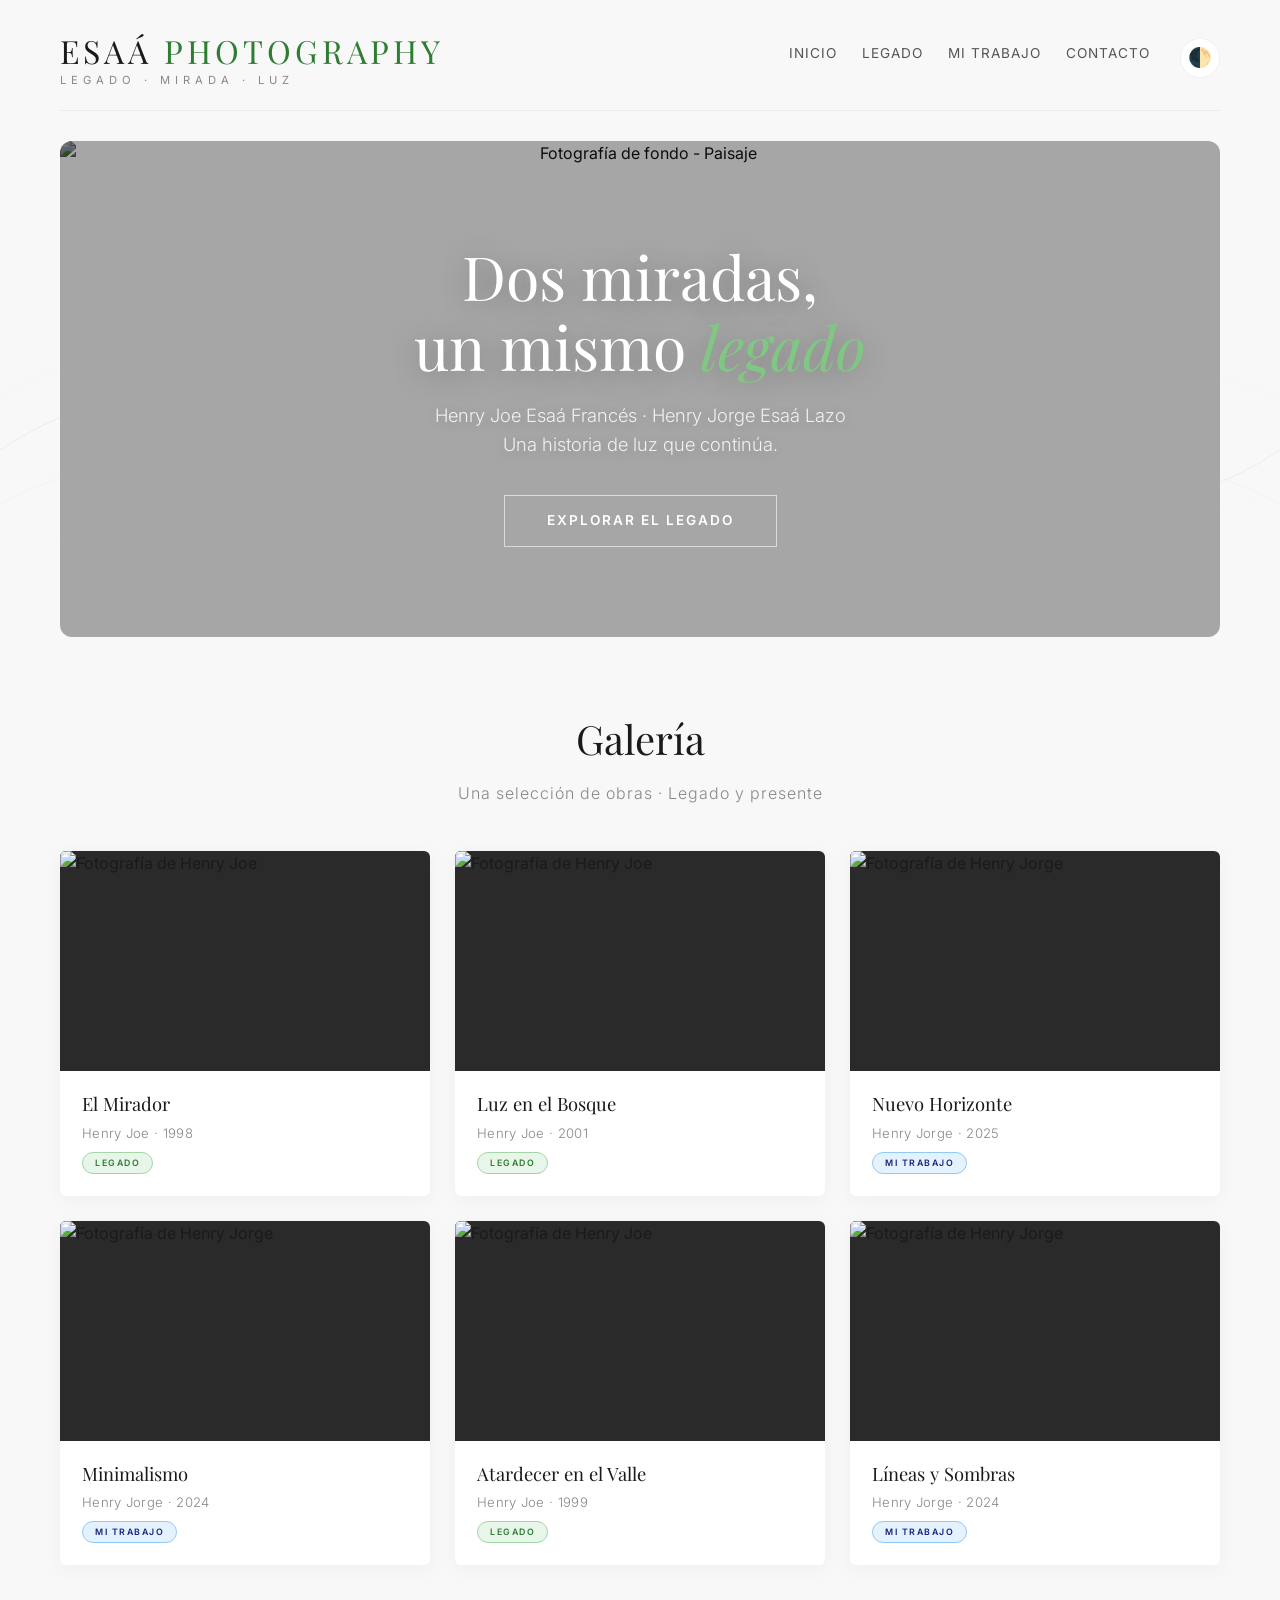
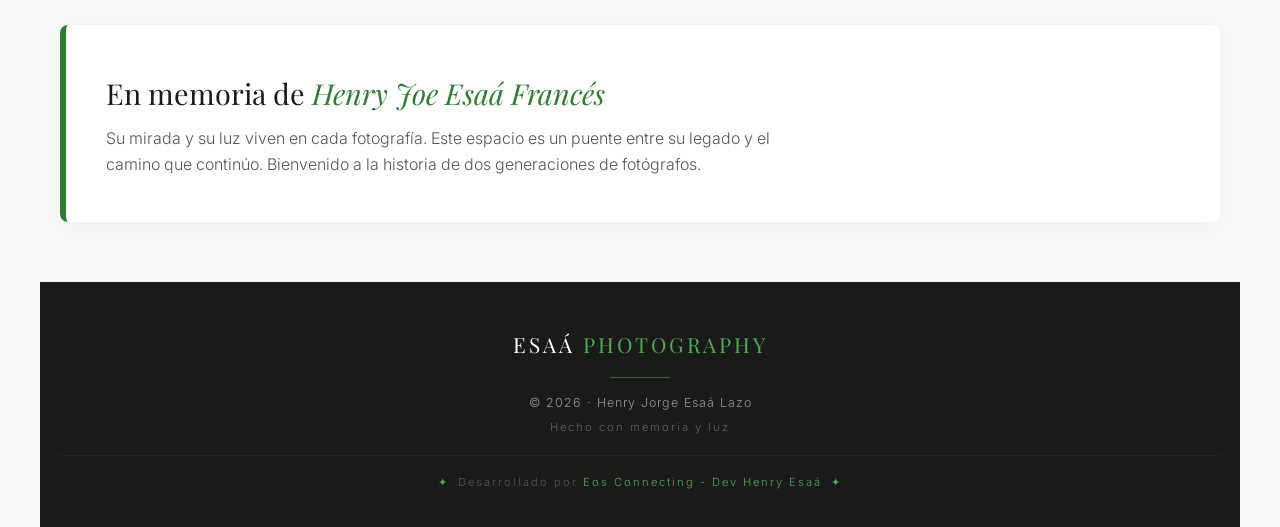
==== demos/esaa-photography/index.html @ 4b6d2045 "update: ESAÁ PHOTOGRAPHY demo" ====
<!DOCTYPE html>
<html lang="es" data-theme="light">
<head>
    <meta charset="UTF-8" />
    <meta name="viewport" content="width=device-width, initial-scale=1.0" />
    <title>ESAÁ PHOTOGRAPHY</title>
    <!-- Fuentes -->
    <link rel="preconnect" href="https://fonts.googleapis.com" />
    <link rel="preconnect" href="https://fonts.gstatic.com" crossorigin />
    <link href="https://fonts.googleapis.com/css2?family=Playfair+Display:ital,wght@0,400;0,700;1,400&family=Inter:wght@300;400;600&display=swap" rel="stylesheet" />
    <style>
        /* ============================================================
                   VARIABLES CSS (Modo claro/oscuro)
                   ============================================================ */
        :root {
            --bg-primary: #f8f8f8;
            --bg-secondary: #ffffff;
            --bg-card: #ffffff;
            --text-primary: #1a1a1a;
            --text-secondary: #555;
            --text-muted: #888;
            --border-color: rgba(0, 0, 0, 0.05);
            --shadow-color: rgba(0, 0, 0, 0.04);
            --shadow-hover: rgba(46, 125, 50, 0.12);
            --badge-bg: #f0f0f0;
            --badge-border: #e0e0e0;
            --btn-border: #1a1a1a;
            --btn-text: #1a1a1a;
            --hero-overlay: rgba(0, 0, 0, 0.35);
            --footer-bg: #1a1a1a;
            --footer-text: #999;
            --tribute-bg: #ffffff;
            --tribute-border: #2E7D32;
            --wave-color: rgba(0, 0, 0, 0.03);
        }

        [data-theme="dark"] {
            --bg-primary: #0d0d0d;
            --bg-secondary: #1a1a1a;
            --bg-card: #1f1f1f;
            --text-primary: #f0f0f0;
            --text-secondary: #b0b0b0;
            --text-muted: #777;
            --border-color: rgba(255, 255, 255, 0.05);
            --shadow-color: rgba(0, 0, 0, 0.3);
            --shadow-hover: rgba(46, 125, 50, 0.2);
            --badge-bg: #2a2a2a;
            --badge-border: #444;
            --btn-border: #f0f0f0;
            --btn-text: #f0f0f0;
            --hero-overlay: rgba(0, 0, 0, 0.55);
            --footer-bg: #0a0a0a;
            --footer-text: #666;
            --tribute-bg: #181818;
            --tribute-border: #4CAF50;
            --wave-color: rgba(255, 255, 255, 0.02);
        }

        /* ============================================================
                   RESET Y BASE
                   ============================================================ */
        * {
            margin: 0;
            padding: 0;
            box-sizing: border-box;
        }

        html {
            scroll-behavior: smooth;
        }

        body {
            font-family: 'Inter', sans-serif;
            background-color: var(--bg-primary);
            color: var(--text-primary);
            line-height: 1.6;
            transition: background-color 0.5s ease, color 0.5s ease;
            /* FONDO CON ONDAS FLUIDAS (simula humo/agua) */
            background-image: url("data:image/svg+xml,%3Csvg xmlns='http://www.w3.org/2000/svg' viewBox='0 0 1200 600' opacity='0.4'%3E%3Cpath d='M0 300 Q150 200 300 300 T600 300 T900 300 T1200 300' stroke='%23000000' stroke-width='0.8' fill='none' opacity='0.15'/%3E%3Cpath d='M0 350 Q200 250 400 350 T800 350 T1200 350' stroke='%23000000' stroke-width='0.6' fill='none' opacity='0.10'/%3E%3Cpath d='M0 250 Q180 150 360 250 T720 250 T1200 250' stroke='%23000000' stroke-width='0.5' fill='none' opacity='0.08'/%3E%3Cpath d='M0 400 Q250 300 500 400 T1000 400 T1200 400' stroke='%23000000' stroke-width='0.4' fill='none' opacity='0.06'/%3E%3C/svg%3E");
            background-repeat: repeat;
            background-size: 100% 100%;
            background-attachment: fixed;
        }

        [data-theme="dark"] body {
            background-image: url("data:image/svg+xml,%3Csvg xmlns='http://www.w3.org/2000/svg' viewBox='0 0 1200 600' opacity='0.4'%3E%3Cpath d='M0 300 Q150 200 300 300 T600 300 T900 300 T1200 300' stroke='%23ffffff' stroke-width='0.8' fill='none' opacity='0.08'/%3E%3Cpath d='M0 350 Q200 250 400 350 T800 350 T1200 350' stroke='%23ffffff' stroke-width='0.6' fill='none' opacity='0.06'/%3E%3Cpath d='M0 250 Q180 150 360 250 T720 250 T1200 250' stroke='%23ffffff' stroke-width='0.5' fill='none' opacity='0.04'/%3E%3Cpath d='M0 400 Q250 300 500 400 T1000 400 T1200 400' stroke='%23ffffff' stroke-width='0.4' fill='none' opacity='0.03'/%3E%3C/svg%3E");
        }

        /* ============================================================
                   CONTENEDOR
                   ============================================================ */
        .container {
            max-width: 1200px;
            margin: 0 auto;
            padding: 0 20px;
            position: relative;
            z-index: 1;
        }

        /* ============================================================
                   HEADER / NAVEGACIÓN
                   ============================================================ */
        header {
            padding: 25px 0 20px;
            border-bottom: 1px solid var(--border-color);
            display: flex;
            justify-content: space-between;
            align-items: center;
            flex-wrap: wrap;
            transition: border-color 0.5s ease;
        }

        .logo h1 {
            font-family: 'Playfair Display', serif;
            font-weight: 400;
            font-size: 2rem;
            letter-spacing: 4px;
            color: var(--text-primary);
            transition: color 0.5s ease;
        }
        .logo h1 span {
            color: #2E7D32;
        }
        .logo p {
            font-size: 0.7rem;
            letter-spacing: 5px;
            text-transform: uppercase;
            color: var(--text-muted);
            margin-top: -4px;
            transition: color 0.5s ease;
        }

        .nav-right {
            display: flex;
            align-items: center;
            gap: 30px;
        }

        nav {
            display: flex;
            gap: 25px;
        }
        nav a {
            text-decoration: none;
            color: var(--text-secondary);
            font-weight: 400;
            font-size: 0.85rem;
            letter-spacing: 1px;
            text-transform: uppercase;
            transition: color 0.3s ease, border-bottom 0.3s ease;
            padding-bottom: 5px;
            border-bottom: 2px solid transparent;
        }
        nav a:hover {
            color: #2E7D32;
            border-bottom-color: #2E7D32;
        }

        /* ===== BOTÓN MODO OSCURO (Toggle) ===== */
        .dark-toggle {
            background: none;
            border: 1.5px solid var(--border-color);
            border-radius: 50%;
            width: 40px;
            height: 40px;
            cursor: pointer;
            font-size: 1.2rem;
            display: flex;
            align-items: center;
            justify-content: center;
            transition: all 0.4s ease;
            color: var(--text-secondary);
            background: var(--bg-secondary);
        }
        .dark-toggle:hover {
            border-color: #2E7D32;
            color: #2E7D32;
            box-shadow: 0 0 20px rgba(46, 125, 50, 0.15);
        }

        /* ============================================================
                   HERO CON FOTO DE FONDO
                   ============================================================ */
        .hero {
            padding: 100px 0 90px;
            text-align: center;
            position: relative;
            border-radius: 12px;
            margin: 30px 0 20px;
            overflow: hidden;
            min-height: 480px;
            display: flex;
            align-items: center;
            justify-content: center;
            background: var(--bg-secondary);
            transition: background 0.5s ease;
        }

        /* Imagen de fondo del hero */
        .hero-bg {
            position: absolute;
            top: 0;
            left: 0;
            width: 100%;
            height: 100%;
            object-fit: cover;
            z-index: 0;
            filter: brightness(0.7) saturate(0.9);
            transition: filter 0.5s ease;
        }

        [data-theme="dark"] .hero-bg {
            filter: brightness(0.5) saturate(0.7);
        }

        .hero-overlay {
            position: absolute;
            top: 0;
            left: 0;
            width: 100%;
            height: 100%;
            background: var(--hero-overlay);
            z-index: 1;
            transition: background 0.5s ease;
        }

        .hero-content {
            position: relative;
            z-index: 2;
            padding: 0 20px;
        }

        .hero h2 {
            font-family: 'Playfair Display', serif;
            font-weight: 400;
            font-size: 3.8rem;
            color: #ffffff;
            line-height: 1.15;
            text-shadow: 0 4px 30px rgba(0, 0, 0, 0.3);
        }
        .hero h2 em {
            font-style: italic;
            color: #81C784;
        }

        .hero p {
            font-size: 1.15rem;
            color: rgba(255, 255, 255, 0.85);
            max-width: 650px;
            margin: 20px auto 35px;
            font-weight: 300;
            text-shadow: 0 2px 15px rgba(0, 0, 0, 0.2);
        }

        /* Botón hero (sobre fondo oscuro) */
        .btn-hero {
            display: inline-block;
            padding: 14px 42px;
            background: transparent;
            color: #ffffff;
            border: 1.5px solid rgba(255, 255, 255, 0.6);
            font-family: 'Inter', sans-serif;
            font-weight: 600;
            font-size: 0.85rem;
            letter-spacing: 2px;
            text-transform: uppercase;
            text-decoration: none;
            transition: all 0.4s ease;
            cursor: pointer;
        }
        .btn-hero:hover {
            background: #2E7D32;
            color: #ffffff;
            border-color: #2E7D32;
            box-shadow: 0 0 35px rgba(46, 125, 50, 0.4);
            transform: translateY(-3px);
        }

        /* ============================================================
                   SECCIÓN TÍTULOS
                   ============================================================ */
        .section-title {
            font-family: 'Playfair Display', serif;
            font-weight: 400;
            font-size: 2.5rem;
            text-align: center;
            margin: 70px 0 10px;
            color: var(--text-primary);
            transition: color 0.5s ease;
        }
        .section-subtitle {
            text-align: center;
            color: var(--text-muted);
            font-weight: 300;
            margin-bottom: 45px;
            font-size: 1rem;
            letter-spacing: 1px;
            transition: color 0.5s ease;
        }

        /* ============================================================
                   GALERÍA - 6 IMÁGENES (SIMETRÍA 3x2)
                   ============================================================ */
        .gallery-grid {
            display: grid;
            grid-template-columns: repeat(3, 1fr);
            gap: 25px;
            margin-bottom: 60px;
        }

        /* ===== TARJETA DE FOTO ===== */
        .photo-card {
            background: var(--bg-card);
            border-radius: 6px;
            overflow: hidden;
            box-shadow: 0 4px 20px var(--shadow-color);
            transition: all 0.4s ease;
            position: relative;
        }

        .photo-card:hover {
            transform: translateY(-8px);
            box-shadow: 0 12px 40px var(--shadow-hover);
        }

        .photo-card .image-wrapper {
            overflow: hidden;
            position: relative;
            background: #2a2a2a;
        }

        .photo-card .image-wrapper img {
            width: 100%;
            height: 220px;
            object-fit: cover;
            display: block;
            transition: all 0.6s ease;
        }

        /* Efecto de luz verde subyacente */
        .photo-card .image-wrapper::after {
            content: '';
            position: absolute;
            top: 0;
            left: 0;
            width: 100%;
            height: 100%;
            background: rgba(46, 125, 50, 0.08);
            opacity: 0;
            transition: opacity 0.5s ease;
            pointer-events: none;
            box-shadow: inset 0 0 60px rgba(46, 125, 50, 0.12);
        }

        .photo-card:hover .image-wrapper::after {
            opacity: 1;
        }
        .photo-card:hover .image-wrapper img {
            transform: scale(1.04);
        }

        .photo-card .info {
            padding: 18px 22px 22px;
        }
        .photo-card .info h3 {
            font-family: 'Playfair Display', serif;
            font-weight: 400;
            font-size: 1.15rem;
            color: var(--text-primary);
            transition: color 0.5s ease;
        }
        .photo-card .info p {
            color: var(--text-muted);
            font-size: 0.82rem;
            font-weight: 300;
            margin-top: 4px;
            letter-spacing: 0.3px;
            transition: color 0.5s ease;
        }

        .badge {
            display: inline-block;
            font-size: 0.55rem;
            text-transform: uppercase;
            letter-spacing: 1.5px;
            padding: 3px 12px;
            border-radius: 20px;
            background: var(--badge-bg);
            color: var(--text-secondary);
            margin-top: 8px;
            border: 1px solid var(--badge-border);
            font-weight: 600;
            transition: all 0.5s ease;
        }
        .badge.legacy {
            background: #e8f5e9;
            color: #2E7D32;
            border-color: #a5d6a7;
        }
        [data-theme="dark"] .badge.legacy {
            background: #1e3a2a;
            color: #81C784;
            border-color: #2E7D32;
        }
        .badge.work {
            background: #e3f2fd;
            color: #1a237e;
            border-color: #90caf9;
        }
        [data-theme="dark"] .badge.work {
            background: #1a1a3a;
            color: #90caf9;
            border-color: #2a3a6a;
        }

        /* ============================================================
                   SECCIÓN DE HOMENAJE
                   ============================================================ */
        .tribute {
            background: var(--tribute-bg);
            padding: 45px 40px;
            border-radius: 8px;
            margin: 30px 0 60px;
            border-left: 6px solid var(--tribute-border);
            box-shadow: 0 4px 30px var(--shadow-color);
            transition: all 0.5s ease;
        }
        .tribute h3 {
            font-family: 'Playfair Display', serif;
            font-weight: 400;
            font-size: 1.8rem;
            color: var(--text-primary);
            transition: color 0.5s ease;
        }
        .tribute h3 span {
            color: #2E7D32;
            font-style: italic;
        }
        .tribute p {
            color: var(--text-secondary);
            font-weight: 300;
            max-width: 700px;
            margin-top: 10px;
            transition: color 0.5s ease;
        }

        /* ============================================================
                   FOOTER CON LÍNEA EOS CONNECTING
                   ============================================================ */
        footer {
            background: var(--footer-bg);
            margin: 40px -20px 0;
            padding: 45px 20px 35px;
            text-align: center;
            color: var(--footer-text);
            font-weight: 300;
            font-size: 0.8rem;
            letter-spacing: 1px;
            transition: background 0.5s ease, color 0.5s ease;
            border-top: 1px solid rgba(255, 255, 255, 0.03);
        }

        .footer-brand {
            font-family: 'Playfair Display', serif;
            font-weight: 400;
            color: #ffffff;
            font-size: 1.3rem;
            letter-spacing: 3px;
        }
        .footer-brand span {
            color: #4CAF50;
        }

        .footer-divider {
            width: 60px;
            height: 1.5px;
            background: #4CAF50;
            margin: 15px auto;
            opacity: 0.5;
        }

        footer p {
            margin: 6px 0;
            font-size: 0.78rem;
        }

        .footer-dev {
            margin-top: 18px;
            padding-top: 18px;
            border-top: 1px solid rgba(255, 255, 255, 0.04);
            font-size: 0.7rem;
            letter-spacing: 2px;
            color: #555;
        }
        .footer-dev a {
            color: #4CAF50;
            text-decoration: none;
            transition: color 0.3s ease;
        }
        .footer-dev a:hover {
            color: #81C784;
        }
        .footer-dev .dev-heart {
            color: #4CAF50;
            margin: 0 4px;
        }

        /* ============================================================
                   RESPONSIVE
                   ============================================================ */
        @media (max-width: 992px) {
            .gallery-grid {
                grid-template-columns: repeat(2, 1fr);
            }
        }

        @media (max-width: 700px) {
            header {
                flex-direction: column;
                gap: 15px;
            }
            .nav-right {
                width: 100%;
                justify-content: space-between;
            }
            nav {
                gap: 12px;
                flex-wrap: wrap;
                justify-content: center;
            }
            nav a {
                font-size: 0.75rem;
            }

            .hero {
                padding: 60px 0 50px;
                min-height: 350px;
                margin: 15px 0 10px;
            }
            .hero h2 {
                font-size: 2.2rem;
            }
            .hero p {
                font-size: 0.95rem;
            }

            .gallery-grid {
                grid-template-columns: 1fr 1fr;
                gap: 15px;
            }
            .photo-card .image-wrapper img {
                height: 170px;
            }

            .section-title {
                font-size: 2rem;
                margin-top: 40px;
            }
            .tribute {
                padding: 30px 20px;
            }
            .tribute h3 {
                font-size: 1.4rem;
            }
        }

        @media (max-width: 480px) {
            .gallery-grid {
                grid-template-columns: 1fr;
                gap: 20px;
            }
            .photo-card .image-wrapper img {
                height: 200px;
            }
            .hero h2 {
                font-size: 1.8rem;
            }
            .logo h1 {
                font-size: 1.6rem;
            }
        }
    </style>
</head>
<body>

    <div class="container">

        <!-- ===== HEADER ===== -->
        <header>
            <div class="logo">
                <h1>ESAÁ <span>PHOTOGRAPHY</span></h1>
                <p>Legado · Mirada · Luz</p>
            </div>
            <div class="nav-right">
                <nav>
                    <a href="#">Inicio</a>
                    <a href="#">Legado</a>
                    <a href="#">Mi Trabajo</a>
                    <a href="#">Contacto</a>
                </nav>
                <button class="dark-toggle" id="darkToggle" aria-label="Cambiar modo oscuro">
                    🌓
                </button>
            </div>
        </header>

        <!-- ===== HERO CON FOTO DE FONDO ===== -->
        <section class="hero">
            <!-- Foto de fondo (cambia la URL por la tuya) -->
            <img
            class="hero-bg"
            src="https://images.unsplash.com/photo-1506905925346-21bda4d32df4?w=1200&h=600&fit=crop&crop=center&auto=format"
            alt="Fotografía de fondo - Paisaje"
            />
            <div class="hero-overlay"></div>
            <div class="hero-content">
                <h2>
                    Dos miradas,<br />
                    un mismo <em>legado</em>
                </h2>
                <p>
                    Henry Joe Esaá Francés · Henry Jorge Esaá Lazo<br />
                    Una historia de luz que continúa.
                </p>
                <a href="#" class="btn-hero">Explorar el legado</a>
            </div>
        </section>

        <!-- ===== GALERÍA ===== -->
        <h2 class="section-title">Galería</h2>
        <p class="section-subtitle">Una selección de obras · Legado y presente</p>

        <div class="gallery-grid">

            <!-- 1. Legado -->
            <div class="photo-card">
                <div class="image-wrapper">
                    <img src="https://images.unsplash.com/photo-1506905925346-21bda4d32df4?w=400&h=300&fit=crop&crop=center&auto=format" alt="Fotografía de Henry Joe" />
                </div>
                <div class="info">
                    <h3>El Mirador</h3>
                    <p>Henry Joe · 1998</p>
                    <span class="badge legacy">Legado</span>
                </div>
            </div>

            <!-- 2. Legado -->
            <div class="photo-card">
                <div class="image-wrapper">
                    <img src="https://images.unsplash.com/photo-1518495973542-4542c06a5843?w=400&h=300&fit=crop&crop=center&auto=format" alt="Fotografía de Henry Joe" />
                </div>
                <div class="info">
                    <h3>Luz en el Bosque</h3>
                    <p>Henry Joe · 2001</p>
                    <span class="badge legacy">Legado</span>
                </div>
            </div>

            <!-- 3. Mi Trabajo -->
            <div class="photo-card">
                <div class="image-wrapper">
                    <img src="https://images.unsplash.com/photo-1469474968028-56623f02e42e?w=400&h=300&fit=crop&crop=center&auto=format" alt="Fotografía de Henry Jorge" />
                </div>
                <div class="info">
                    <h3>Nuevo Horizonte</h3>
                    <p>Henry Jorge · 2025</p>
                    <span class="badge work">Mi Trabajo</span>
                </div>
            </div>

            <!-- 4. Mi Trabajo -->
            <div class="photo-card">
                <div class="image-wrapper">
                    <img src="https://images.unsplash.com/photo-1470071459604-7b7ec3ba3dc4?w=400&h=300&fit=crop&crop=center&auto=format" alt="Fotografía de Henry Jorge" />
                </div>
                <div class="info">
                    <h3>Minimalismo</h3>
                    <p>Henry Jorge · 2024</p>
                    <span class="badge work">Mi Trabajo</span>
                </div>
            </div>

            <!-- 5. Legado (extra) -->
            <div class="photo-card">
                <div class="image-wrapper">
                    <img src="https://images.unsplash.com/photo-1441974231531-c6227db76b6e?w=400&h=300&fit=crop&crop=center&auto=format" alt="Fotografía de Henry Joe" />
                </div>
                <div class="info">
                    <h3>Atardecer en el Valle</h3>
                    <p>Henry Joe · 1999</p>
                    <span class="badge legacy">Legado</span>
                </div>
            </div>

            <!-- 6. Mi Trabajo (extra) -->
            <div class="photo-card">
                <div class="image-wrapper">
                    <img src="https://images.unsplash.com/photo-1426604966848-d7adac402bff?w=400&h=300&fit=crop&crop=center&auto=format" alt="Fotografía de Henry Jorge" />
                </div>
                <div class="info">
                    <h3>Líneas y Sombras</h3>
                    <p>Henry Jorge · 2024</p>
                    <span class="badge work">Mi Trabajo</span>
                </div>
            </div>

        </div>

        <!-- ===== HOMENAJE ===== -->
        <div class="tribute">
            <h3>En memoria de <span>Henry Joe Esaá Francés</span></h3>
            <p>
                Su mirada y su luz viven en cada fotografía. Este espacio es un puente entre su legado
                y el camino que continúo. Bienvenido a la historia de dos generaciones de fotógrafos.
            </p>
        </div>

        <!-- ===== FOOTER ===== -->
        <footer>
            <div class="footer-brand">ESAÁ <span>PHOTOGRAPHY</span></div>
            <div class="footer-divider"></div>
            <p>© 2026 · Henry Jorge Esaá Lazo</p>
            <p style="font-size: 0.7rem; color: #666; letter-spacing: 2px;">Hecho con memoria y luz</p>

            <!-- Línea de desarrollo Eos Connecting -->
            <div class="footer-dev">
                <span class="dev-heart">✦</span>
                Desarrollado por
                <a href="#" target="_blank">Eos Connecting - Dev Henry Esaá</a>
                <span class="dev-heart">✦</span>
            </div>
        </footer>

    </div>

    <!-- ============================================================
    JAVASCRIPT: MODO OSCURO
    ============================================================ -->
    <script>
        const toggle = document.getElementById('darkToggle');
        const html = document.documentElement;

        // Verificar preferencia guardada
        const currentTheme = localStorage.getItem('theme') || 'light';
        html.setAttribute('data-theme', currentTheme);

        toggle.addEventListener('click', () => {
            const theme = html.getAttribute('data-theme');
            const newTheme = theme === 'light' ? 'dark' : 'light';
            html.setAttribute('data-theme', newTheme);
            localStorage.setItem('theme', newTheme);
        });
    </script>

</body>
</html>
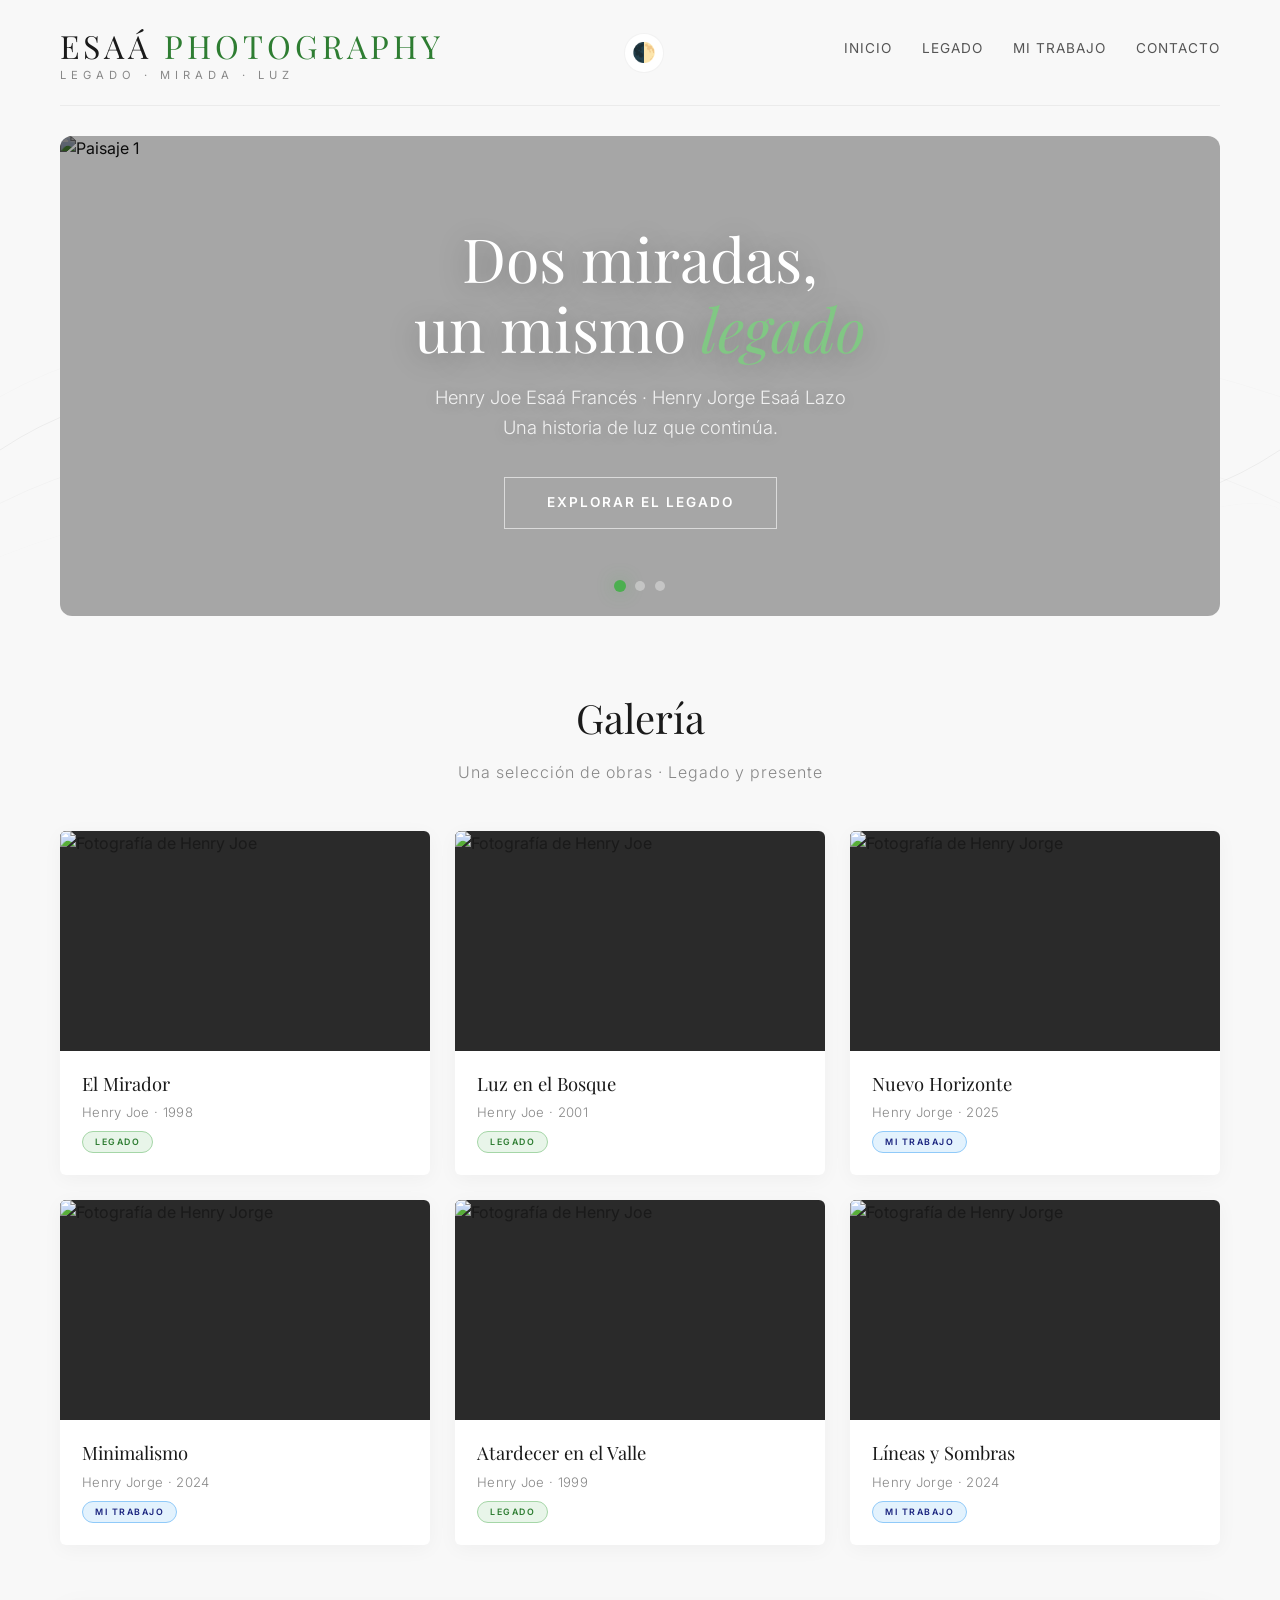
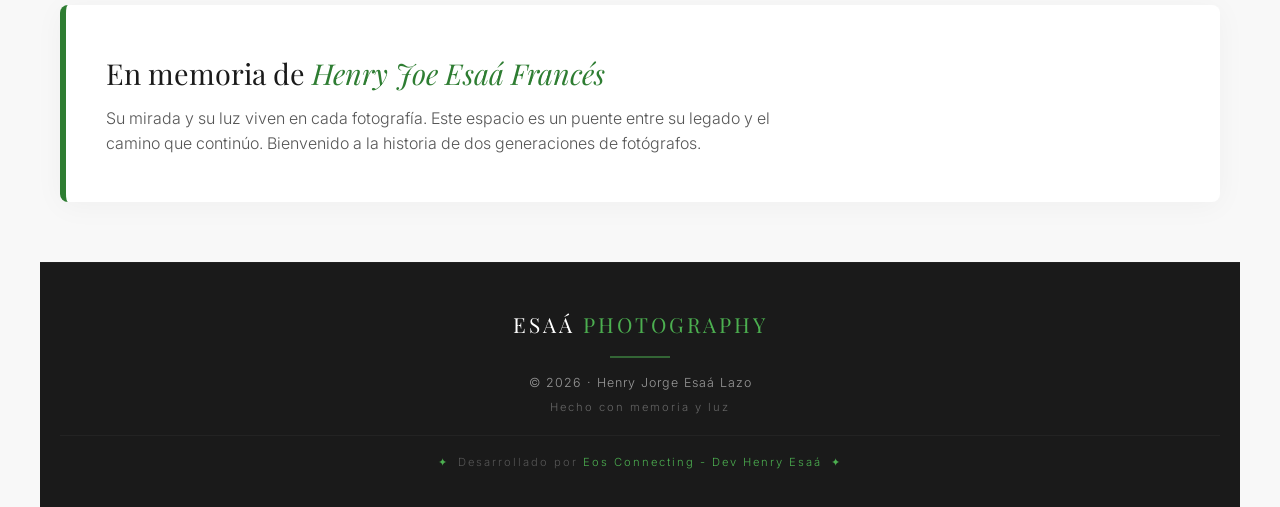
==== commit 4d9285a6: "feat: menú hamburguesa y hero con fade automático" ====
--- a/demos/esaa-photography/index.html
+++ b/demos/esaa-photography/index.html
@@ -4,13 +4,12 @@
     <meta charset="UTF-8" />
     <meta name="viewport" content="width=device-width, initial-scale=1.0" />
     <title>ESAÁ PHOTOGRAPHY</title>
-    <!-- Fuentes -->
     <link rel="preconnect" href="https://fonts.googleapis.com" />
     <link rel="preconnect" href="https://fonts.gstatic.com" crossorigin />
     <link href="https://fonts.googleapis.com/css2?family=Playfair+Display:ital,wght@0,400;0,700;1,400&family=Inter:wght@300;400;600&display=swap" rel="stylesheet" />
     <style>
         /* ============================================================
-                   VARIABLES CSS (Modo claro/oscuro)
+                   VARIABLES CSS
                    ============================================================ */
         :root {
             --bg-primary: #f8f8f8;
@@ -32,6 +31,9 @@
             --tribute-bg: #ffffff;
             --tribute-border: #2E7D32;
             --wave-color: rgba(0, 0, 0, 0.03);
+            --menu-bg: rgba(255, 255, 255, 0.97);
+            --menu-shadow: rgba(0, 0, 0, 0.1);
+            --hamburger-color: #1a1a1a;
         }
 
         [data-theme="dark"] {
@@ -54,6 +56,9 @@
             --tribute-bg: #181818;
             --tribute-border: #4CAF50;
             --wave-color: rgba(255, 255, 255, 0.02);
+            --menu-bg: rgba(26, 26, 26, 0.97);
+            --menu-shadow: rgba(0, 0, 0, 0.5);
+            --hamburger-color: #f0f0f0;
         }
 
         /* ============================================================
@@ -75,7 +80,6 @@
             color: var(--text-primary);
             line-height: 1.6;
             transition: background-color 0.5s ease, color 0.5s ease;
-            /* FONDO CON ONDAS FLUIDAS (simula humo/agua) */
             background-image: url("data:image/svg+xml,%3Csvg xmlns='http://www.w3.org/2000/svg' viewBox='0 0 1200 600' opacity='0.4'%3E%3Cpath d='M0 300 Q150 200 300 300 T600 300 T900 300 T1200 300' stroke='%23000000' stroke-width='0.8' fill='none' opacity='0.15'/%3E%3Cpath d='M0 350 Q200 250 400 350 T800 350 T1200 350' stroke='%23000000' stroke-width='0.6' fill='none' opacity='0.10'/%3E%3Cpath d='M0 250 Q180 150 360 250 T720 250 T1200 250' stroke='%23000000' stroke-width='0.5' fill='none' opacity='0.08'/%3E%3Cpath d='M0 400 Q250 300 500 400 T1000 400 T1200 400' stroke='%23000000' stroke-width='0.4' fill='none' opacity='0.06'/%3E%3C/svg%3E");
             background-repeat: repeat;
             background-size: 100% 100%;
@@ -86,9 +90,6 @@
             background-image: url("data:image/svg+xml,%3Csvg xmlns='http://www.w3.org/2000/svg' viewBox='0 0 1200 600' opacity='0.4'%3E%3Cpath d='M0 300 Q150 200 300 300 T600 300 T900 300 T1200 300' stroke='%23ffffff' stroke-width='0.8' fill='none' opacity='0.08'/%3E%3Cpath d='M0 350 Q200 250 400 350 T800 350 T1200 350' stroke='%23ffffff' stroke-width='0.6' fill='none' opacity='0.06'/%3E%3Cpath d='M0 250 Q180 150 360 250 T720 250 T1200 250' stroke='%23ffffff' stroke-width='0.5' fill='none' opacity='0.04'/%3E%3Cpath d='M0 400 Q250 300 500 400 T1000 400 T1200 400' stroke='%23ffffff' stroke-width='0.4' fill='none' opacity='0.03'/%3E%3C/svg%3E");
         }
 
-        /* ============================================================
-                   CONTENEDOR
-                   ============================================================ */
         .container {
             max-width: 1200px;
             margin: 0 auto;
@@ -98,16 +99,16 @@
         }
 
         /* ============================================================
-                   HEADER / NAVEGACIÓN
+                   HEADER - HAMBURGUESA
                    ============================================================ */
         header {
-            padding: 25px 0 20px;
-            border-bottom: 1px solid var(--border-color);
+            padding: 20px 0;
             display: flex;
             justify-content: space-between;
             align-items: center;
-            flex-wrap: wrap;
+            border-bottom: 1px solid var(--border-color);
             transition: border-color 0.5s ease;
+            position: relative;
         }
 
         .logo h1 {
@@ -130,33 +131,46 @@
             transition: color 0.5s ease;
         }
 
-        .nav-right {
+        /* ===== CONTROLES HEADER (hamburguesa + toggle) ===== */
+        .header-controls {
             display: flex;
             align-items: center;
-            gap: 30px;
-        }
-
-        nav {
-            display: flex;
-            gap: 25px;
-        }
-        nav a {
-            text-decoration: none;
-            color: var(--text-secondary);
-            font-weight: 400;
-            font-size: 0.85rem;
-            letter-spacing: 1px;
-            text-transform: uppercase;
-            transition: color 0.3s ease, border-bottom 0.3s ease;
-            padding-bottom: 5px;
-            border-bottom: 2px solid transparent;
-        }
-        nav a:hover {
-            color: #2E7D32;
-            border-bottom-color: #2E7D32;
-        }
-
-        /* ===== BOTÓN MODO OSCURO (Toggle) ===== */
+            gap: 12px;
+            z-index: 1001;
+        }
+
+        /* ===== HAMBURGUESA ===== */
+        .hamburger {
+            display: none;
+            flex-direction: column;
+            gap: 5px;
+            background: none;
+            border: none;
+            cursor: pointer;
+            padding: 6px;
+            z-index: 1001;
+        }
+        .hamburger span {
+            display: block;
+            width: 28px;
+            height: 2.5px;
+            background: var(--hamburger-color);
+            border-radius: 2px;
+            transition: all 0.3s ease;
+            transform-origin: center;
+        }
+        .hamburger.active span:nth-child(1) {
+            transform: rotate(45deg) translate(5px, 5px);
+        }
+        .hamburger.active span:nth-child(2) {
+            opacity: 0;
+            transform: scaleX(0);
+        }
+        .hamburger.active span:nth-child(3) {
+            transform: rotate(-45deg) translate(5px, -5px);
+        }
+
+        /* ===== TOGGLE MODO OSCURO ===== */
         .dark-toggle {
             background: none;
             border: 1.5px solid var(--border-color);
@@ -171,6 +185,7 @@
             transition: all 0.4s ease;
             color: var(--text-secondary);
             background: var(--bg-secondary);
+            flex-shrink: 0;
         }
         .dark-toggle:hover {
             border-color: #2E7D32;
@@ -178,12 +193,95 @@
             box-shadow: 0 0 20px rgba(46, 125, 50, 0.15);
         }
 
+        /* ===== MENÚ DE NAVEGACIÓN ===== */
+        nav {
+            display: flex;
+            gap: 30px;
+            align-items: center;
+        }
+        nav a {
+            text-decoration: none;
+            color: var(--text-secondary);
+            font-weight: 400;
+            font-size: 0.85rem;
+            letter-spacing: 1px;
+            text-transform: uppercase;
+            transition: color 0.3s ease, border-bottom 0.3s ease;
+            padding-bottom: 5px;
+            border-bottom: 2px solid transparent;
+            white-space: nowrap;
+        }
+        nav a:hover {
+            color: #2E7D32;
+            border-bottom-color: #2E7D32;
+        }
+
         /* ============================================================
-                   HERO CON FOTO DE FONDO
+                   MENÚ RESPONSIVE (HAMBURGUESA)
+                   ============================================================ */
+        @media (max-width: 768px) {
+            .hamburger {
+                display: flex;
+            }
+
+            nav {
+                position: fixed;
+                top: 0;
+                right: -100%;
+                width: 75%;
+                max-width: 320px;
+                height: 100vh;
+                background: var(--menu-bg);
+                backdrop-filter: blur(12px);
+                -webkit-backdrop-filter: blur(12px);
+                flex-direction: column;
+                justify-content: center;
+                align-items: center;
+                gap: 25px;
+                padding: 40px 20px;
+                transition: right 0.4s cubic-bezier(0.22, 1, 0.36, 1);
+                box-shadow: -8px 0 40px var(--menu-shadow);
+                z-index: 1000;
+                border-left: 1px solid var(--border-color);
+            }
+
+            nav.open {
+                right: 0;
+            }
+
+            nav a {
+                font-size: 1.1rem;
+                letter-spacing: 2px;
+                padding: 8px 0;
+                border-bottom: 2px solid transparent;
+            }
+            nav a:hover {
+                border-bottom-color: #2E7D32;
+            }
+
+            /* Overlay oscuro al abrir menú */
+            .menu-overlay {
+                position: fixed;
+                top: 0;
+                left: 0;
+                width: 100%;
+                height: 100%;
+                background: rgba(0, 0, 0, 0.4);
+                z-index: 999;
+                opacity: 0;
+                visibility: hidden;
+                transition: opacity 0.3s ease, visibility 0.3s ease;
+            }
+            .menu-overlay.active {
+                opacity: 1;
+                visibility: visible;
+            }
+        }
+
+        /* ============================================================
+                   HERO CON FADE AUTOMÁTICO
                    ============================================================ */
         .hero {
-            padding: 100px 0 90px;
-            text-align: center;
             position: relative;
             border-radius: 12px;
             margin: 30px 0 20px;
@@ -196,20 +294,40 @@
             transition: background 0.5s ease;
         }
 
-        /* Imagen de fondo del hero */
-        .hero-bg {
+        /* Contenedor de las imágenes en fade */
+        .hero-slides {
             position: absolute;
             top: 0;
             left: 0;
             width: 100%;
             height: 100%;
+        }
+
+        .hero-slide {
+            position: absolute;
+            top: 0;
+            left: 0;
+            width: 100%;
+            height: 100%;
+            opacity: 0;
+            transition: opacity 1.5s ease-in-out;
+            z-index: 0;
+        }
+
+        .hero-slide.active {
+            opacity: 1;
+            z-index: 1;
+        }
+
+        .hero-slide img {
+            width: 100%;
+            height: 100%;
             object-fit: cover;
-            z-index: 0;
             filter: brightness(0.7) saturate(0.9);
             transition: filter 0.5s ease;
         }
 
-        [data-theme="dark"] .hero-bg {
+        [data-theme="dark"] .hero-slide img {
             filter: brightness(0.5) saturate(0.7);
         }
 
@@ -220,14 +338,48 @@
             width: 100%;
             height: 100%;
             background: var(--hero-overlay);
-            z-index: 1;
+            z-index: 2;
             transition: background 0.5s ease;
         }
 
+        /* Indicadores del carrusel (puntos) */
+        .hero-indicators {
+            position: absolute;
+            bottom: 25px;
+            left: 50%;
+            transform: translateX(-50%);
+            display: flex;
+            gap: 10px;
+            z-index: 3;
+        }
+
+        .hero-indicators .dot {
+            width: 10px;
+            height: 10px;
+            border-radius: 50%;
+            background: rgba(255, 255, 255, 0.35);
+            border: none;
+            cursor: pointer;
+            transition: all 0.4s ease;
+            padding: 0;
+        }
+
+        .hero-indicators .dot.active {
+            background: #4CAF50;
+            transform: scale(1.2);
+            box-shadow: 0 0 15px rgba(76, 175, 80, 0.4);
+        }
+
+        .hero-indicators .dot:hover {
+            background: rgba(255, 255, 255, 0.7);
+        }
+
+        /* Contenido del hero (por encima de las imágenes) */
         .hero-content {
             position: relative;
-            z-index: 2;
+            z-index: 3;
             padding: 0 20px;
+            text-align: center;
         }
 
         .hero h2 {
@@ -252,7 +404,6 @@
             text-shadow: 0 2px 15px rgba(0, 0, 0, 0.2);
         }
 
-        /* Botón hero (sobre fondo oscuro) */
         .btn-hero {
             display: inline-block;
             padding: 14px 42px;
@@ -277,7 +428,7 @@
         }
 
         /* ============================================================
-                   SECCIÓN TÍTULOS
+                   GALERÍA - 6 IMÁGENES
                    ============================================================ */
         .section-title {
             font-family: 'Playfair Display', serif;
@@ -298,9 +449,6 @@
             transition: color 0.5s ease;
         }
 
-        /* ============================================================
-                   GALERÍA - 6 IMÁGENES (SIMETRÍA 3x2)
-                   ============================================================ */
         .gallery-grid {
             display: grid;
             grid-template-columns: repeat(3, 1fr);
@@ -308,7 +456,6 @@
             margin-bottom: 60px;
         }
 
-        /* ===== TARJETA DE FOTO ===== */
         .photo-card {
             background: var(--bg-card);
             border-radius: 6px;
@@ -337,7 +484,6 @@
             transition: all 0.6s ease;
         }
 
-        /* Efecto de luz verde subyacente */
         .photo-card .image-wrapper::after {
             content: '';
             position: absolute;
@@ -414,7 +560,7 @@
         }
 
         /* ============================================================
-                   SECCIÓN DE HOMENAJE
+                   HOMENAJE
                    ============================================================ */
         .tribute {
             background: var(--tribute-bg);
@@ -445,7 +591,7 @@
         }
 
         /* ============================================================
-                   FOOTER CON LÍNEA EOS CONNECTING
+                   FOOTER
                    ============================================================ */
         footer {
             background: var(--footer-bg);
@@ -512,36 +658,29 @@
             .gallery-grid {
                 grid-template-columns: repeat(2, 1fr);
             }
+            .hero {
+                min-height: 400px;
+            }
+            .hero h2 {
+                font-size: 3rem;
+            }
         }
 
         @media (max-width: 700px) {
-            header {
-                flex-direction: column;
-                gap: 15px;
-            }
-            .nav-right {
-                width: 100%;
-                justify-content: space-between;
-            }
-            nav {
-                gap: 12px;
-                flex-wrap: wrap;
-                justify-content: center;
-            }
-            nav a {
-                font-size: 0.75rem;
-            }
-
             .hero {
-                padding: 60px 0 50px;
                 min-height: 350px;
                 margin: 15px 0 10px;
+                border-radius: 8px;
             }
             .hero h2 {
                 font-size: 2.2rem;
             }
             .hero p {
                 font-size: 0.95rem;
+            }
+            .hero-indicators .dot {
+                width: 8px;
+                height: 8px;
             }
 
             .gallery-grid {
@@ -561,6 +700,15 @@
             }
             .tribute h3 {
                 font-size: 1.4rem;
+            }
+
+            .logo h1 {
+                font-size: 1.5rem;
+                letter-spacing: 2px;
+            }
+            .logo p {
+                font-size: 0.6rem;
+                letter-spacing: 3px;
             }
         }
 
@@ -575,13 +723,24 @@
             .hero h2 {
                 font-size: 1.8rem;
             }
-            .logo h1 {
-                font-size: 1.6rem;
+            .hero {
+                min-height: 300px;
+            }
+            .hero-indicators {
+                bottom: 15px;
+                gap: 8px;
+            }
+            .hero-indicators .dot {
+                width: 7px;
+                height: 7px;
             }
         }
     </style>
 </head>
 <body>
+
+    <!-- ===== OVERLAY DEL MENÚ (solo visible en móvil) ===== -->
+    <div class="menu-overlay" id="menuOverlay"></div>
 
     <div class="container">
 
@@ -591,28 +750,56 @@
                 <h1>ESAÁ <span>PHOTOGRAPHY</span></h1>
                 <p>Legado · Mirada · Luz</p>
             </div>
-            <div class="nav-right">
-                <nav>
-                    <a href="#">Inicio</a>
-                    <a href="#">Legado</a>
-                    <a href="#">Mi Trabajo</a>
-                    <a href="#">Contacto</a>
-                </nav>
-                <button class="dark-toggle" id="darkToggle" aria-label="Cambiar modo oscuro">
-                    🌓
+
+            <!-- Controles: hamburguesa + toggle -->
+            <div class="header-controls">
+                <button class="dark-toggle" id="darkToggle" aria-label="Cambiar modo oscuro">🌓</button>
+                <button class="hamburger" id="hamburger" aria-label="Abrir menú">
+                    <span></span>
+                    <span></span>
+                    <span></span>
                 </button>
             </div>
+
+            <!-- Menú de navegación -->
+            <nav id="mainNav">
+                <a href="#">Inicio</a>
+                <a href="#">Legado</a>
+                <a href="#">Mi Trabajo</a>
+                <a href="#">Contacto</a>
+            </nav>
         </header>
 
-        <!-- ===== HERO CON FOTO DE FONDO ===== -->
-        <section class="hero">
-            <!-- Foto de fondo (cambia la URL por la tuya) -->
-            <img
-            class="hero-bg"
-            src="https://images.unsplash.com/photo-1506905925346-21bda4d32df4?w=1200&h=600&fit=crop&crop=center&auto=format"
-            alt="Fotografía de fondo - Paisaje"
-            />
+        <!-- ===== HERO CON FADE AUTOMÁTICO ===== -->
+        <section class="hero" id="hero">
+
+            <!-- Slides -->
+            <div class="hero-slides">
+                <!-- Slide 1 -->
+                <div class="hero-slide active" data-index="0">
+                    <img src="https://images.unsplash.com/photo-1506905925346-21bda4d32df4?w=1200&h=600&fit=crop&crop=center&auto=format" alt="Paisaje 1" />
+                </div>
+                <!-- Slide 2 -->
+                <div class="hero-slide" data-index="1">
+                    <img src="https://images.unsplash.com/photo-1469474968028-56623f02e42e?w=1200&h=600&fit=crop&crop=center&auto=format" alt="Paisaje 2" />
+                </div>
+                <!-- Slide 3 -->
+                <div class="hero-slide" data-index="2">
+                    <img src="https://images.unsplash.com/photo-1441974231531-c6227db76b6e?w=1200&h=600&fit=crop&crop=center&auto=format" alt="Paisaje 3" />
+                </div>
+            </div>
+
+            <!-- Overlay oscuro -->
             <div class="hero-overlay"></div>
+
+            <!-- Indicadores (puntos) -->
+            <div class="hero-indicators" id="heroIndicators">
+                <button class="dot active" data-index="0" aria-label="Slide 1"></button>
+                <button class="dot" data-index="1" aria-label="Slide 2"></button>
+                <button class="dot" data-index="2" aria-label="Slide 3"></button>
+            </div>
+
+            <!-- Contenido -->
             <div class="hero-content">
                 <h2>
                     Dos miradas,<br />
@@ -631,8 +818,6 @@
         <p class="section-subtitle">Una selección de obras · Legado y presente</p>
 
         <div class="gallery-grid">
-
-            <!-- 1. Legado -->
             <div class="photo-card">
                 <div class="image-wrapper">
                     <img src="https://images.unsplash.com/photo-1506905925346-21bda4d32df4?w=400&h=300&fit=crop&crop=center&auto=format" alt="Fotografía de Henry Joe" />
@@ -644,7 +829,6 @@
                 </div>
             </div>
 
-            <!-- 2. Legado -->
             <div class="photo-card">
                 <div class="image-wrapper">
                     <img src="https://images.unsplash.com/photo-1518495973542-4542c06a5843?w=400&h=300&fit=crop&crop=center&auto=format" alt="Fotografía de Henry Joe" />
@@ -656,7 +840,6 @@
                 </div>
             </div>
 
-            <!-- 3. Mi Trabajo -->
             <div class="photo-card">
                 <div class="image-wrapper">
                     <img src="https://images.unsplash.com/photo-1469474968028-56623f02e42e?w=400&h=300&fit=crop&crop=center&auto=format" alt="Fotografía de Henry Jorge" />
@@ -668,7 +851,6 @@
                 </div>
             </div>
 
-            <!-- 4. Mi Trabajo -->
             <div class="photo-card">
                 <div class="image-wrapper">
                     <img src="https://images.unsplash.com/photo-1470071459604-7b7ec3ba3dc4?w=400&h=300&fit=crop&crop=center&auto=format" alt="Fotografía de Henry Jorge" />
@@ -680,7 +862,6 @@
                 </div>
             </div>
 
-            <!-- 5. Legado (extra) -->
             <div class="photo-card">
                 <div class="image-wrapper">
                     <img src="https://images.unsplash.com/photo-1441974231531-c6227db76b6e?w=400&h=300&fit=crop&crop=center&auto=format" alt="Fotografía de Henry Joe" />
@@ -692,7 +873,6 @@
                 </div>
             </div>
 
-            <!-- 6. Mi Trabajo (extra) -->
             <div class="photo-card">
                 <div class="image-wrapper">
                     <img src="https://images.unsplash.com/photo-1426604966848-d7adac402bff?w=400&h=300&fit=crop&crop=center&auto=format" alt="Fotografía de Henry Jorge" />
@@ -703,7 +883,6 @@
                     <span class="badge work">Mi Trabajo</span>
                 </div>
             </div>
-
         </div>
 
         <!-- ===== HOMENAJE ===== -->
@@ -721,8 +900,6 @@
             <div class="footer-divider"></div>
             <p>© 2026 · Henry Jorge Esaá Lazo</p>
             <p style="font-size: 0.7rem; color: #666; letter-spacing: 2px;">Hecho con memoria y luz</p>
-
-            <!-- Línea de desarrollo Eos Connecting -->
             <div class="footer-dev">
                 <span class="dev-heart">✦</span>
                 Desarrollado por
@@ -734,13 +911,15 @@
     </div>
 
     <!-- ============================================================
-    JAVASCRIPT: MODO OSCURO
+    JAVASCRIPT
     ============================================================ -->
     <script>
+        // ============================================
+        // 1. MODO OSCURO
+        // ============================================
         const toggle = document.getElementById('darkToggle');
         const html = document.documentElement;
 
-        // Verificar preferencia guardada
         const currentTheme = localStorage.getItem('theme') || 'light';
         html.setAttribute('data-theme', currentTheme);
 
@@ -750,6 +929,96 @@
             html.setAttribute('data-theme', newTheme);
             localStorage.setItem('theme', newTheme);
         });
+
+        // ============================================
+        // 2. MENÚ HAMBURGUESA
+        // ============================================
+        const hamburger = document.getElementById('hamburger');
+        const mainNav = document.getElementById('mainNav');
+        const overlay = document.getElementById('menuOverlay');
+
+        function toggleMenu() {
+            hamburger.classList.toggle('active');
+            mainNav.classList.toggle('open');
+            overlay.classList.toggle('active');
+            document.body.style.overflow = mainNav.classList.contains('open') ? 'hidden' : '';
+        }
+
+        function closeMenu() {
+            hamburger.classList.remove('active');
+            mainNav.classList.remove('open');
+            overlay.classList.remove('active');
+            document.body.style.overflow = '';
+        }
+
+        hamburger.addEventListener('click', toggleMenu);
+        overlay.addEventListener('click', closeMenu);
+
+        // Cerrar menú al hacer clic en un enlace
+        document.querySelectorAll('#mainNav a').forEach(link => {
+            link.addEventListener('click', closeMenu);
+        });
+
+        // Cerrar menú al redimensionar a desktop
+        window.addEventListener('resize', () => {
+            if (window.innerWidth > 768) {
+                closeMenu();
+            }
+        });
+
+        // ============================================
+        // 3. CARRUSEL CON FADE AUTOMÁTICO
+        // ============================================
+        const slides = document.querySelectorAll('.hero-slide');
+        const dots = document.querySelectorAll('.dot');
+        let currentSlide = 0;
+        let slideInterval;
+        const INTERVAL_TIME = 4500; // 4.5 segundos
+
+        function goToSlide(index) {
+            // Quitar active de todos
+            slides.forEach(s => s.classList.remove('active'));
+            dots.forEach(d => d.classList.remove('active'));
+
+            // Añadir active al slide y dot correspondiente
+            slides[index].classList.add('active');
+            dots[index].classList.add('active');
+            currentSlide = index;
+        }
+
+        function nextSlide() {
+            const next = (currentSlide + 1) % slides.length;
+            goToSlide(next);
+        }
+
+        function startAutoplay() {
+            stopAutoplay();
+            slideInterval = setInterval(nextSlide, INTERVAL_TIME);
+        }
+
+        function stopAutoplay() {
+            if (slideInterval) {
+                clearInterval(slideInterval);
+                slideInterval = null;
+            }
+        }
+
+        // Evento para los dots (clic manual)
+        dots.forEach(dot => {
+            dot.addEventListener('click', () => {
+                const index = parseInt(dot.getAttribute('data-index'));
+                goToSlide(index);
+                startAutoplay(); // Reiniciar el autoplay tras interacción manual
+            });
+        });
+
+        // Pausar autoplay al pasar el mouse por el hero
+        const heroSection = document.getElementById('hero');
+        heroSection.addEventListener('mouseenter', stopAutoplay);
+        heroSection.addEventListener('mouseleave', startAutoplay);
+
+        // Iniciar autoplay
+        startAutoplay();
     </script>
 
 </body>
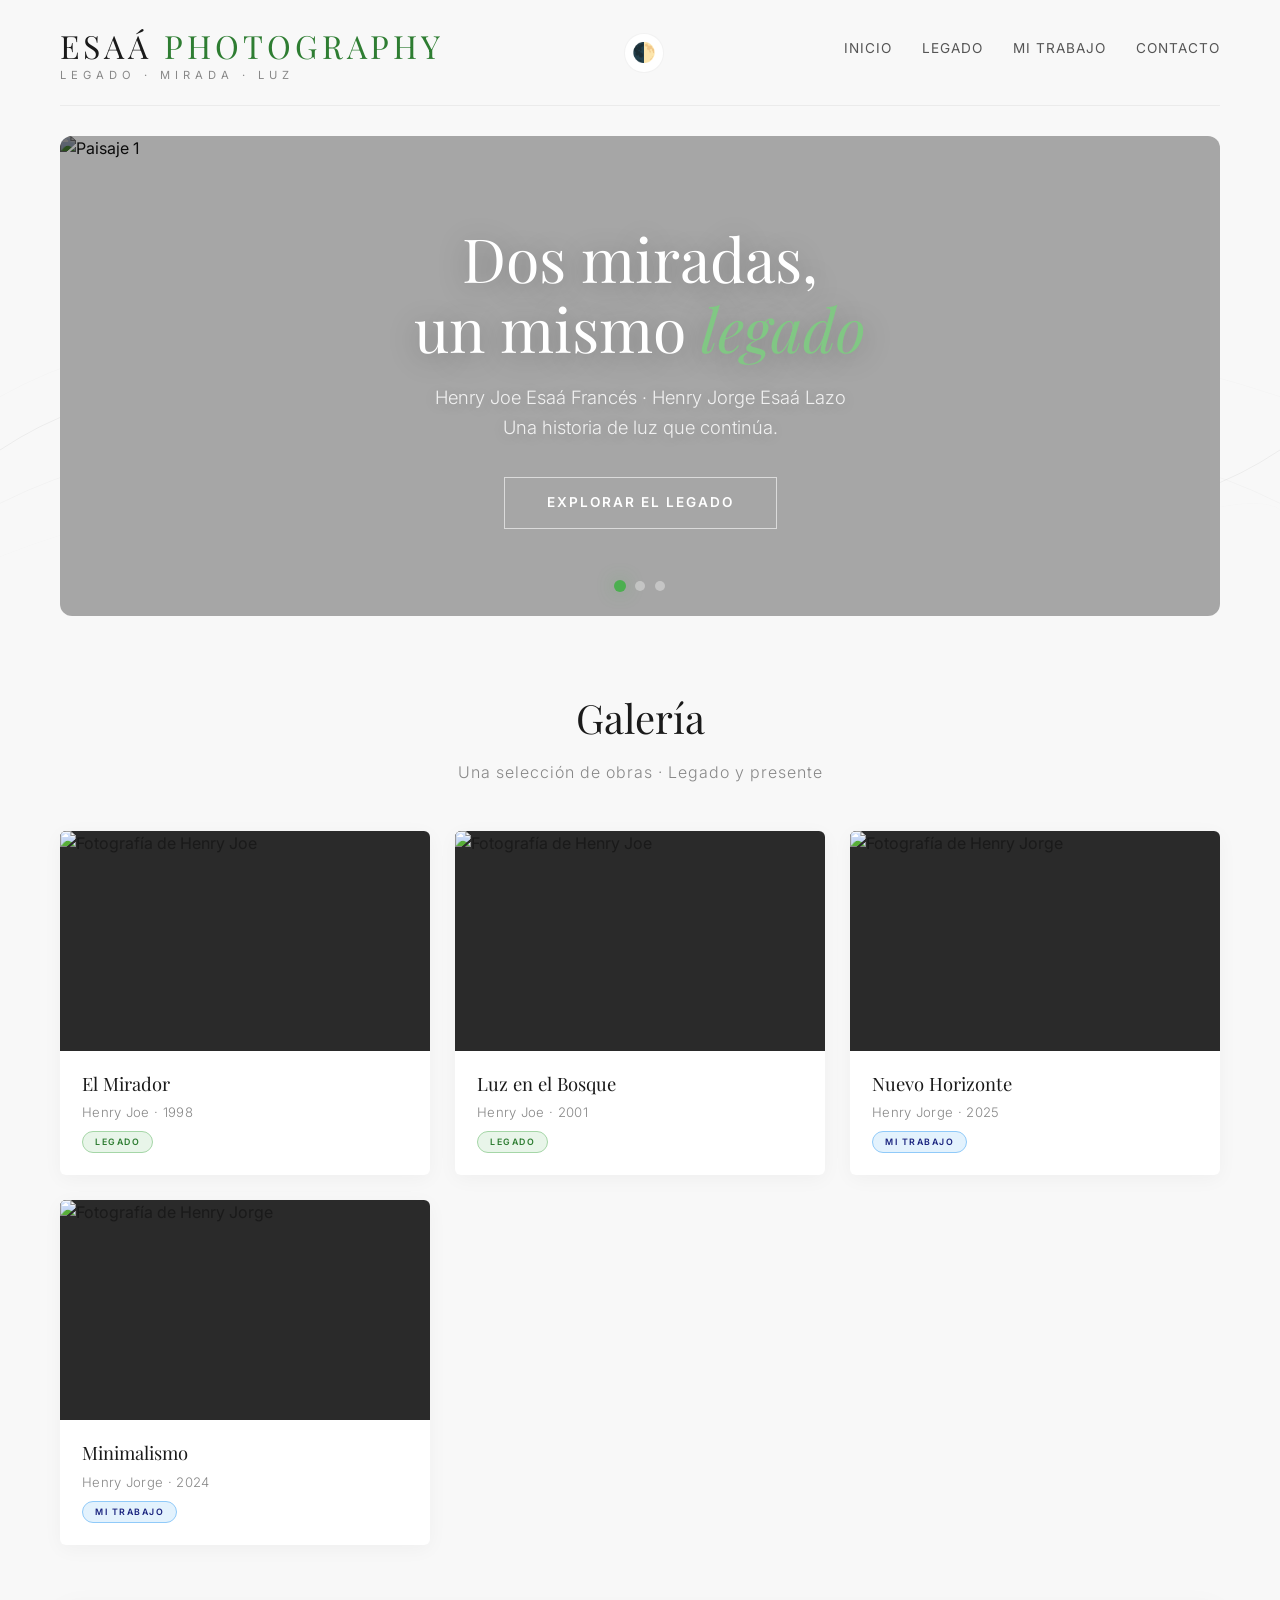
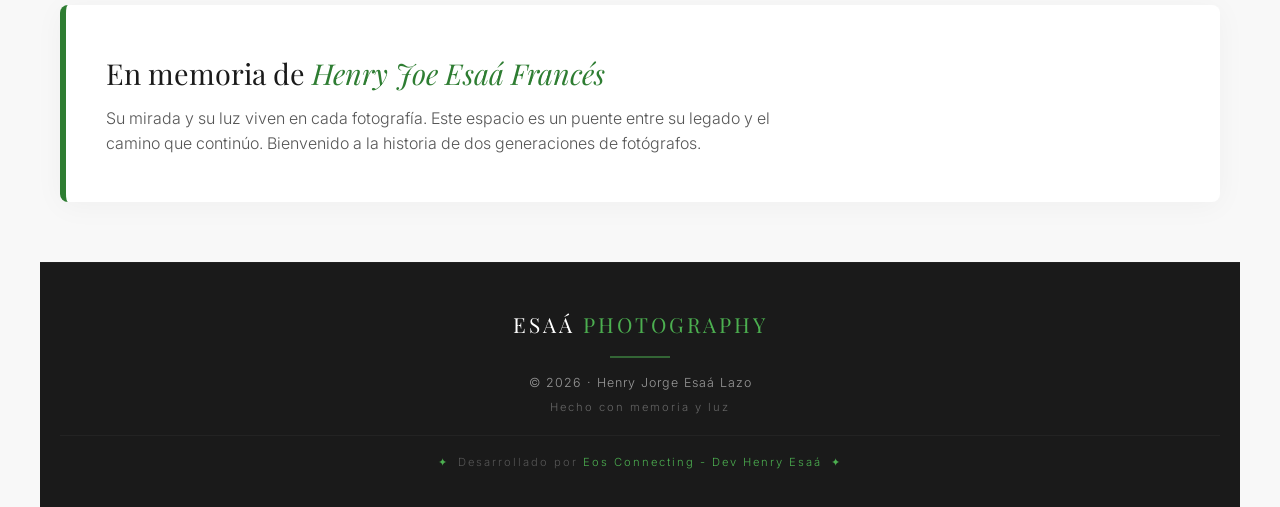
==== commit c2f8488a: "feat: fade-in escalonado en galería" ====
--- a/demos/esaa-photography/index.html
+++ b/demos/esaa-photography/index.html
@@ -23,14 +23,11 @@
             --shadow-hover: rgba(46, 125, 50, 0.12);
             --badge-bg: #f0f0f0;
             --badge-border: #e0e0e0;
-            --btn-border: #1a1a1a;
-            --btn-text: #1a1a1a;
             --hero-overlay: rgba(0, 0, 0, 0.35);
             --footer-bg: #1a1a1a;
             --footer-text: #999;
             --tribute-bg: #ffffff;
             --tribute-border: #2E7D32;
-            --wave-color: rgba(0, 0, 0, 0.03);
             --menu-bg: rgba(255, 255, 255, 0.97);
             --menu-shadow: rgba(0, 0, 0, 0.1);
             --hamburger-color: #1a1a1a;
@@ -48,14 +45,11 @@
             --shadow-hover: rgba(46, 125, 50, 0.2);
             --badge-bg: #2a2a2a;
             --badge-border: #444;
-            --btn-border: #f0f0f0;
-            --btn-text: #f0f0f0;
             --hero-overlay: rgba(0, 0, 0, 0.55);
             --footer-bg: #0a0a0a;
             --footer-text: #666;
             --tribute-bg: #181818;
             --tribute-border: #4CAF50;
-            --wave-color: rgba(255, 255, 255, 0.02);
             --menu-bg: rgba(26, 26, 26, 0.97);
             --menu-shadow: rgba(0, 0, 0, 0.5);
             --hamburger-color: #f0f0f0;
@@ -131,7 +125,6 @@
             transition: color 0.5s ease;
         }
 
-        /* ===== CONTROLES HEADER (hamburguesa + toggle) ===== */
         .header-controls {
             display: flex;
             align-items: center;
@@ -139,7 +132,6 @@
             z-index: 1001;
         }
 
-        /* ===== HAMBURGUESA ===== */
         .hamburger {
             display: none;
             flex-direction: column;
@@ -170,7 +162,6 @@
             transform: rotate(-45deg) translate(5px, -5px);
         }
 
-        /* ===== TOGGLE MODO OSCURO ===== */
         .dark-toggle {
             background: none;
             border: 1.5px solid var(--border-color);
@@ -193,7 +184,6 @@
             box-shadow: 0 0 20px rgba(46, 125, 50, 0.15);
         }
 
-        /* ===== MENÚ DE NAVEGACIÓN ===== */
         nav {
             display: flex;
             gap: 30px;
@@ -217,7 +207,7 @@
         }
 
         /* ============================================================
-                   MENÚ RESPONSIVE (HAMBURGUESA)
+                   MENÚ RESPONSIVE
                    ============================================================ */
         @media (max-width: 768px) {
             .hamburger {
@@ -259,7 +249,6 @@
                 border-bottom-color: #2E7D32;
             }
 
-            /* Overlay oscuro al abrir menú */
             .menu-overlay {
                 position: fixed;
                 top: 0;
@@ -294,7 +283,6 @@
             transition: background 0.5s ease;
         }
 
-        /* Contenedor de las imágenes en fade */
         .hero-slides {
             position: absolute;
             top: 0;
@@ -342,7 +330,6 @@
             transition: background 0.5s ease;
         }
 
-        /* Indicadores del carrusel (puntos) */
         .hero-indicators {
             position: absolute;
             bottom: 25px;
@@ -374,7 +361,6 @@
             background: rgba(255, 255, 255, 0.7);
         }
 
-        /* Contenido del hero (por encima de las imágenes) */
         .hero-content {
             position: relative;
             z-index: 3;
@@ -428,7 +414,7 @@
         }
 
         /* ============================================================
-                   GALERÍA - 6 IMÁGENES
+                   GALERÍA - FADE-IN ESCALONADO
                    ============================================================ */
         .section-title {
             font-family: 'Playfair Display', serif;
@@ -439,6 +425,7 @@
             color: var(--text-primary);
             transition: color 0.5s ease;
         }
+
         .section-subtitle {
             text-align: center;
             color: var(--text-muted);
@@ -456,6 +443,7 @@
             margin-bottom: 60px;
         }
 
+        /* ===== ESTADO INICIAL DE CADA TARJETA (INVISIBLE) ===== */
         .photo-card {
             background: var(--bg-card);
             border-radius: 6px;
@@ -463,10 +451,22 @@
             box-shadow: 0 4px 20px var(--shadow-color);
             transition: all 0.4s ease;
             position: relative;
-        }
-
+
+            /* Estado inicial: invisible, escalada y desplazada */
+            opacity: 0;
+            transform: scale(0.9) translateY(20px);
+            transition: opacity 0.7s ease, transform 0.7s ease, box-shadow 0.4s ease;
+        }
+
+        /* ===== ESTADO VISIBLE (cuando la clase .visible se añade) ===== */
+        .photo-card.visible {
+            opacity: 1;
+            transform: scale(1) translateY(0);
+        }
+
+        /* ===== HOVER (se mantiene igual) ===== */
         .photo-card:hover {
-            transform: translateY(-8px);
+            transform: translateY(-8px) scale(1.01);
             box-shadow: 0 12px 40px var(--shadow-hover);
         }
 
@@ -739,7 +739,7 @@
 </head>
 <body>
 
-    <!-- ===== OVERLAY DEL MENÚ (solo visible en móvil) ===== -->
+    <!-- ===== OVERLAY DEL MENÚ ===== -->
     <div class="menu-overlay" id="menuOverlay"></div>
 
     <div class="container">
@@ -751,7 +751,6 @@
                 <p>Legado · Mirada · Luz</p>
             </div>
 
-            <!-- Controles: hamburguesa + toggle -->
             <div class="header-controls">
                 <button class="dark-toggle" id="darkToggle" aria-label="Cambiar modo oscuro">🌓</button>
                 <button class="hamburger" id="hamburger" aria-label="Abrir menú">
@@ -761,7 +760,6 @@
                 </button>
             </div>
 
-            <!-- Menú de navegación -->
             <nav id="mainNav">
                 <a href="#">Inicio</a>
                 <a href="#">Legado</a>
@@ -770,36 +768,28 @@
             </nav>
         </header>
 
-        <!-- ===== HERO CON FADE AUTOMÁTICO ===== -->
+        <!-- ===== HERO ===== -->
         <section class="hero" id="hero">
-
-            <!-- Slides -->
             <div class="hero-slides">
-                <!-- Slide 1 -->
                 <div class="hero-slide active" data-index="0">
                     <img src="https://images.unsplash.com/photo-1506905925346-21bda4d32df4?w=1200&h=600&fit=crop&crop=center&auto=format" alt="Paisaje 1" />
                 </div>
-                <!-- Slide 2 -->
                 <div class="hero-slide" data-index="1">
                     <img src="https://images.unsplash.com/photo-1469474968028-56623f02e42e?w=1200&h=600&fit=crop&crop=center&auto=format" alt="Paisaje 2" />
                 </div>
-                <!-- Slide 3 -->
                 <div class="hero-slide" data-index="2">
                     <img src="https://images.unsplash.com/photo-1441974231531-c6227db76b6e?w=1200&h=600&fit=crop&crop=center&auto=format" alt="Paisaje 3" />
                 </div>
             </div>
 
-            <!-- Overlay oscuro -->
             <div class="hero-overlay"></div>
 
-            <!-- Indicadores (puntos) -->
             <div class="hero-indicators" id="heroIndicators">
                 <button class="dot active" data-index="0" aria-label="Slide 1"></button>
                 <button class="dot" data-index="1" aria-label="Slide 2"></button>
                 <button class="dot" data-index="2" aria-label="Slide 3"></button>
             </div>
 
-            <!-- Contenido -->
             <div class="hero-content">
                 <h2>
                     Dos miradas,<br />
@@ -817,8 +807,9 @@
         <h2 class="section-title">Galería</h2>
         <p class="section-subtitle">Una selección de obras · Legado y presente</p>
 
-        <div class="gallery-grid">
-            <div class="photo-card">
+        <div class="gallery-grid" id="galleryGrid">
+            <!-- Cada tarjeta tiene un delay diferente (se aplica vía JS) -->
+            <div class="photo-card" data-delay="0">
                 <div class="image-wrapper">
                     <img src="https://images.unsplash.com/photo-1506905925346-21bda4d32df4?w=400&h=300&fit=crop&crop=center&auto=format" alt="Fotografía de Henry Joe" />
                 </div>
@@ -829,7 +820,7 @@
                 </div>
             </div>
 
-            <div class="photo-card">
+            <div class="photo-card" data-delay="150">
                 <div class="image-wrapper">
                     <img src="https://images.unsplash.com/photo-1518495973542-4542c06a5843?w=400&h=300&fit=crop&crop=center&auto=format" alt="Fotografía de Henry Joe" />
                 </div>
@@ -840,7 +831,7 @@
                 </div>
             </div>
 
-            <div class="photo-card">
+            <div class="photo-card" data-delay="300">
                 <div class="image-wrapper">
                     <img src="https://images.unsplash.com/photo-1469474968028-56623f02e42e?w=400&h=300&fit=crop&crop=center&auto=format" alt="Fotografía de Henry Jorge" />
                 </div>
@@ -851,7 +842,7 @@
                 </div>
             </div>
 
-            <div class="photo-card">
+            <div class="photo-card" data-delay="450">
                 <div class="image-wrapper">
                     <img src="https://images.unsplash.com/photo-1470071459604-7b7ec3ba3dc4?w=400&h=300&fit=crop&crop=center&auto=format" alt="Fotografía de Henry Jorge" />
                 </div>
@@ -862,7 +853,7 @@
                 </div>
             </div>
 
-            <div class="photo-card">
+            <div class="photo-card" data-delay="600">
                 <div class="image-wrapper">
                     <img src="https://images.unsplash.com/photo-1441974231531-c6227db76b6e?w=400&h=300&fit=crop&crop=center&auto=format" alt="Fotografía de Henry Joe" />
                 </div>
@@ -873,7 +864,7 @@
                 </div>
             </div>
 
-            <div class="photo-card">
+            <div class="photo-card" data-delay="750">
                 <div class="image-wrapper">
                     <img src="https://images.unsplash.com/photo-1426604966848-d7adac402bff?w=400&h=300&fit=crop&crop=center&auto=format" alt="Fotografía de Henry Jorge" />
                 </div>
@@ -954,12 +945,10 @@
         hamburger.addEventListener('click', toggleMenu);
         overlay.addEventListener('click', closeMenu);
 
-        // Cerrar menú al hacer clic en un enlace
         document.querySelectorAll('#mainNav a').forEach(link => {
             link.addEventListener('click', closeMenu);
         });
 
-        // Cerrar menú al redimensionar a desktop
         window.addEventListener('resize', () => {
             if (window.innerWidth > 768) {
                 closeMenu();
@@ -973,14 +962,11 @@
         const dots = document.querySelectorAll('.dot');
         let currentSlide = 0;
         let slideInterval;
-        const INTERVAL_TIME = 4500; // 4.5 segundos
+        const INTERVAL_TIME = 4500;
 
         function goToSlide(index) {
-            // Quitar active de todos
             slides.forEach(s => s.classList.remove('active'));
             dots.forEach(d => d.classList.remove('active'));
-
-            // Añadir active al slide y dot correspondiente
             slides[index].classList.add('active');
             dots[index].classList.add('active');
             currentSlide = index;
@@ -1003,22 +989,52 @@
             }
         }
 
-        // Evento para los dots (clic manual)
         dots.forEach(dot => {
             dot.addEventListener('click', () => {
                 const index = parseInt(dot.getAttribute('data-index'));
                 goToSlide(index);
-                startAutoplay(); // Reiniciar el autoplay tras interacción manual
+                startAutoplay();
             });
         });
 
-        // Pausar autoplay al pasar el mouse por el hero
         const heroSection = document.getElementById('hero');
         heroSection.addEventListener('mouseenter', stopAutoplay);
         heroSection.addEventListener('mouseleave', startAutoplay);
 
-        // Iniciar autoplay
         startAutoplay();
+
+        // ============================================
+        // 4. FADE-IN ESCALONADO DE LA GALERÍA
+        // ============================================
+        const galleryCards = document.querySelectorAll('.photo-card');
+
+        // Configuración del Intersection Observer
+        const observer = new IntersectionObserver((entries) => {
+            entries.forEach(entry => {
+                if (entry.isIntersecting) {
+                    const card = entry.target;
+                    const delay = parseInt(card.getAttribute('data-delay')) || 0;
+
+                    // Aplicar el delay y añadir la clase 'visible'
+                    setTimeout(() => {
+                        card.classList.add('visible');
+                    }, delay);
+
+                    // Dejar de observar esta tarjeta una vez que se activó
+                    observer.unobserve(card);
+                }
+            });
+        }, {
+            // Se activa cuando el 15% de la tarjeta es visible
+            threshold: 0.15,
+            // Margen adicional para activar un poco antes
+            rootMargin: '0px 0px -50px 0px'
+        });
+
+        // Observar cada tarjeta
+        galleryCards.forEach(card => {
+            observer.observe(card);
+        });
     </script>
 
 </body>
